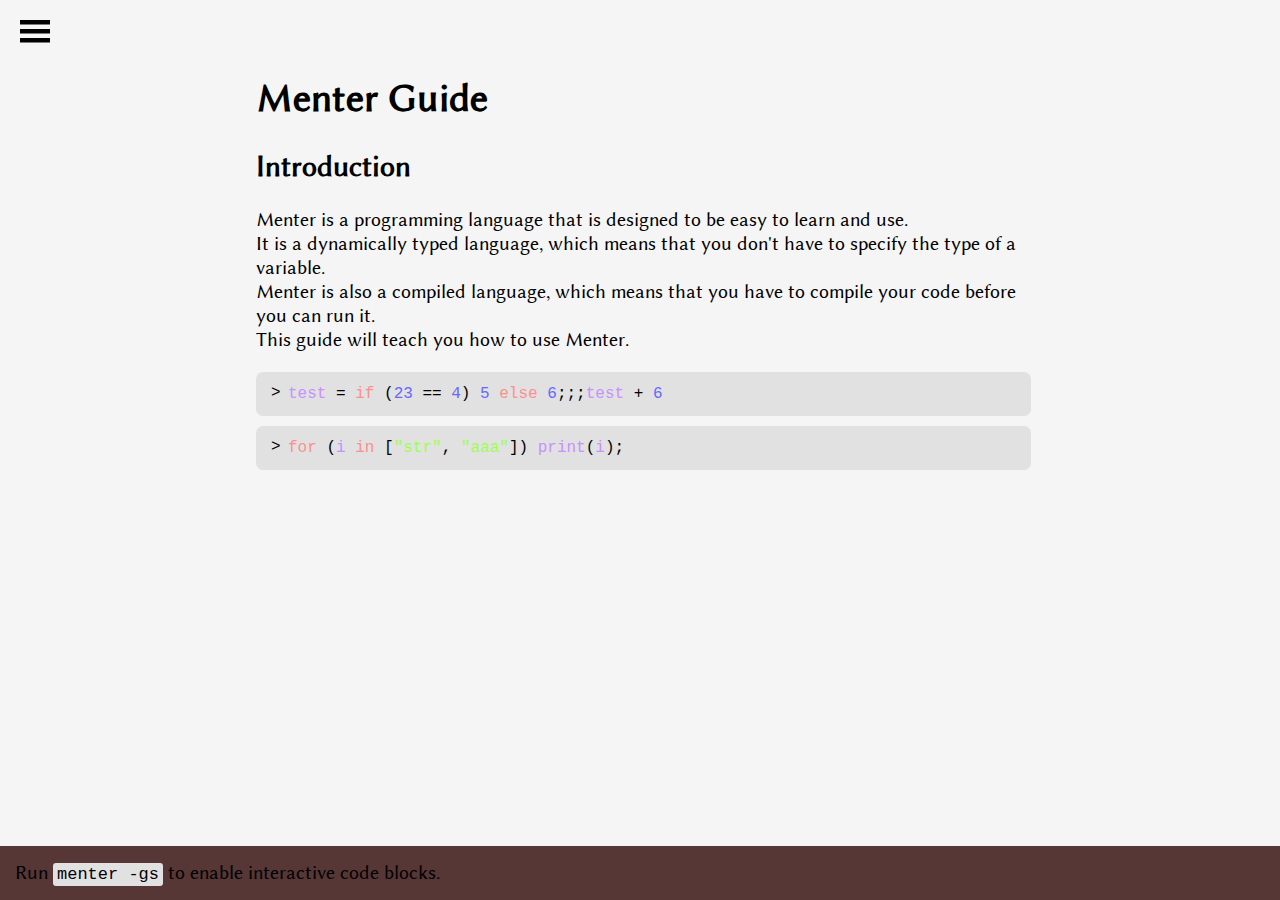
==== doc/guide/demo.html @ 810559d6 "Finished initial version of a documentation generator" ====
<!DOCTYPE html>
<html lang="en">
<head>
    <meta charset="UTF-8">
    <title>Menter Guide</title>
    <meta name="viewport" content="width=device-width, initial-scale=1.0">

    <link rel="stylesheet" href="css/index.css">
    <script src="js/interactive-codeboxes.js" defer></script>
    <script src="js/documentation.js" defer></script>
</head>
<body>

<div class="page-container">
    <div class="sidebar-toggle clickable" onclick="toggleSidebar()">
        <svg viewBox="0 0 100 80">
            <rect width="100" height="15"></rect>
            <rect y="30" width="100" height="15"></rect>
            <rect y="60" width="100" height="15"></rect>
        </svg>
    </div>
    <div class="sidebar hidden" id="sidebar">
        <div class="sidebar-header">
            <img src="img/navbar_icon.png" alt="Menter Logo"><br>
            <span>Menter Documentation</span>
        </div>
        <div class="sidebar-content">
            <a href="index.html" class="sidebar-menu-item">Getting Started</a>
            <a href="demo.html" class="sidebar-menu-item active">&nbsp;&nbsp;&nbsp;&nbsp;Demo</a>
            <a href="components.html" class="sidebar-menu-item">Components</a>
            <a href="utilities.html" class="sidebar-menu-item">Utilities</a>
        </div>
    </div>

    <div class="segment-center-container">
        <div class="segment-center" id="main-content-container">
            <br><br>
            <h1>Menter Guide</h1>

            <div class="segment">
                <h2>Introduction</h2>
                <p>
                    Menter is a programming language that is designed to be easy to learn and use.<br>
                    It is a dynamically typed language, which means that you don't have to specify the type of a
                    variable.<br>
                    Menter is also a compiled language, which means that you have to compile your code before you can
                    run
                    it.<br>
                    This guide will teach you how to use Menter.
                </p>
            </div>

            <div class="codebox-container" initialContent='test = if (23 == 4) 5 else 6;;;test + 6' interactive="true"></div>
            <div class="codebox-container" initialContent='for (i in ["str", "aaa"]) print(i);'></div>
            <br><br>
        </div>
    </div>

</div>
</body>
</html>
---- doc/guide/css/index.css ----
:root {
    --color-background-base: #14171f;
    --color-background-input-codebox: #070c0e;
    --color-background-danger: #573636;
    --color-text-base: #cecbc1;
    --color-text-red: #ff5454;
    --color-text-green: #c0ff90;
    --color-text-blue: #89aeff;
    --color-text-yellow: #ffff76;
    --color-text-purple: #d4abff;
    --color-text-pink: #ff9b9b;
    --color-text-orange: #ff9f4f;
    --color-text-cyan: #91ffff;
    --color-text-gray: #85827e;
}

@media (prefers-color-scheme: light) {
    :root {
        --color-background-base: #f5f5f5;
        --color-background-input-codebox: #e1e1e1;
        --color-text-base: #000000;
        --color-text-red: #ff5454;
        --color-text-green: #9cff4f;
        --color-text-blue: #6868ff;
        --color-text-yellow: #ffff76;
        --color-text-purple: #c791ff;
        --color-text-pink: #ff8f8f;
        --color-text-orange: #ff9f4f;
        --color-text-cyan: #91ffff;
    }
}

@font-face {
    font-family: 'linux_biolinum_gregular';
    src: url('../fonts/linux-biolinum-g-webfont.woff2') format('woff2'),
    url('../fonts/linux-biolinum-g-webfont.woff') format('woff');
    font-weight: normal;
    font-style: normal;
}

html, body {
    margin: 0;
    padding: 0;
    font-family: linux_biolinum_gregular, Arial, Helvetica, sans-serif;
    font-size: 20px;
    color: var(--color-text-base);
    background-color: var(--color-background-base);
    scroll-behavior: smooth;
    overflow-x: hidden;
}

.page-container {
    display: flex;
    flex-direction: row;
    justify-content: start;
    align-items: start;

    width: 100%;
}

.sidebar {
    display: flex;
    flex-direction: column;
    justify-content: start;
    align-items: center;
    position: fixed;

    width: 250px;
    height: 100vh;
    margin: 0;
    padding: 0;
    background-color: var(--color-background-base);
    border-right: 2px solid var(--color-text-gray);

    z-index: 1000;
}

.sidebar-toggle {
    position: fixed;
    top: 20px;
    left: 20px;
    width: 30px;
    height: 30px;
    fill: var(--color-text-base);
    z-index: 1001;
}

@media (max-width: 767px) {
    .sidebar-toggle {
        width: 20px;
        height: 20px;
    }
}

.sidebar-header {
    display: flex;
    flex-direction: column;
    justify-content: center;
    align-items: center;

    width: 100%;
    height: 100px;
    padding-top: 60px;
    padding-bottom: 30px;

    border-bottom: 2px solid var(--color-text-gray);
}

.sidebar-header img {
    width: 100px;
    height: 100px;
    border-radius: 50%;
    margin-bottom: 10px;
    border: 3px solid var(--color-text-gray);
}

.sidebar-content {
    display: flex;
    flex-direction: column;
    justify-content: start;
    align-items: start;

    width: 100%;
    height: 100%;
    padding-top: 20px;
    margin-left: 40px;

    line-height: 1.5;

    overflow-y: scroll;
    -ms-overflow-style: none; /* IE and Edge */
    scrollbar-width: none; /* Firefox */
}

/* Hide scrollbar for Chrome, Safari and Opera */
.sidebar-content::-webkit-scrollbar {
    display: none;
}

.sidebar-content a {
    text-decoration: none;
    color: var(--color-text-base);
}

.sidebar-content a:hover {
    color: var(--color-text-blue);
}

.mobile-only {
    display: none;
}

@media (max-width: 767px) {
    .segment-center {
        width: 80vw;
    }

    .mobile-only {
        display: block;
    }
}

@media (min-width: 768px) {
    .segment-center {
        width: 70vw;
    }
}

@media (min-width: 1024px) {
    .segment-center {
        width: 60vw;
    }
}

@media (min-width: 1600px) {
    .segment-center {
        width: min(1000px, 50vw);
    }
}

.segment-center-container {
    display: flex;
    flex-direction: column;
    justify-content: center;
    align-items: center;
    width: 100%;
}

.codebox-container {
    width: calc(100% - 35px);
    border: 0;
    padding: 10px;
    padding-left: 32px;
    margin: 0;
    margin-bottom: 10px;
    font-size: 16px;
    font-family: monospace;
    line-height: 1.5;
    color: var(--color-text-base);
    background-color: var(--color-background-input-codebox);
    border-radius: 7px;
    white-space: pre;
    overflow-x: scroll;
    -ms-overflow-style: none; /* IE and Edge */
    scrollbar-width: none; /* Firefox */

    transition: box-shadow 0.2s ease-in-out;
}

/* Hide scrollbar for Chrome, Safari and Opera */
.codebox-container::-webkit-scrollbar {
    display: none;
}

.codebox-container:hover {
    box-shadow: 0 0 0 2px var(--color-background-input-codebox);
}

.codebox-container input {
    width: 100%;
    height: 24px;
    border: 0;
    padding: 0;
    margin: 0;
    font-size: 16px;
    font-family: monospace;
    color: var(--color-text-base);
    background-color: var(--color-background-input-codebox);
    resize: none;
}

.codebox-container input:focus {
    outline: none;
}

.codebox-container .codebox-input-container, .codebox-line {
    position: relative;
}

.codebox-submit-button {
    position: absolute;
    top: 0;
    right: 30px;
    width: 25px;
    height: 25px;
    border: 0;
    padding: 0;
    margin: 0;
    font-size: 16px;
    font-family: monospace;
    color: var(--color-text-base);
    background-color: var(--color-background-input-codebox);
    border-radius: 0 7px 0 0;
    cursor: pointer;
}

.codebox-input-symbol:before {
    content: '>';
    position: absolute;
    left: -17px;
    bottom: -2px;
}

.codebox-container .codebox-input-container.multiline:before {
    content: '|';
}

code {
    font-family: monospace;
    background-color: var(--color-background-input-codebox);
    border-radius: 3px;
    padding: 2px 4px;
    font-size: 17px;
}

.sticky-footer {
    position: absolute;
    bottom: 0;
    width: 100%;
    padding: 15px;
}

.hidden {
    display: none;
}

.clickable {
    cursor: pointer;
}

.italic {
    font-style: italic;
}

.bold {
    font-weight: bold;
}

.underline {
    text-decoration: underline;
}

.strikethrough {
    text-decoration: line-through;
}

.color-text-red {
    color: var(--color-text-red);
}

.color-text-green {
    color: var(--color-text-green);
}

.color-text-blue {
    color: var(--color-text-blue);
}

.color-text-yellow {
    color: var(--color-text-yellow);
}

.color-text-purple {
    color: var(--color-text-purple);
}

.color-text-cyan {
    color: var(--color-text-cyan);
}

.color-text-pink {
    color: var(--color-text-pink);
}

.color-text-orange {
    color: var(--color-text-orange);
}

.color-text-gray {
    color: var(--color-text-gray);
}

.color-background-danger {
    background-color: var(--color-background-danger);
}

.fade-in {
    animation: fadeIn ease 0.2s;
    -webkit-animation: fadeIn ease 0.2s;
    -moz-animation: fadeIn ease 0.2s;
    -o-animation: fadeIn ease 0.2s;
    -ms-animation: fadeIn ease 0.2s;
}

@keyframes fadeIn {
    0% {
        opacity: 0;
    }
    100% {
        opacity: 1;
    }
}

.fade-out {
    animation: fadeOut ease 0.2s;
    -webkit-animation: fadeOut ease 0.2s;
    -moz-animation: fadeOut ease 0.2s;
    -o-animation: fadeOut ease 0.2s;
    -ms-animation: fadeOut ease 0.2s;
    animation-fill-mode: forwards;
}

@keyframes fadeOut {
    0% {
        opacity: 1;
    }
    100% {
        opacity: 0;
    }
}
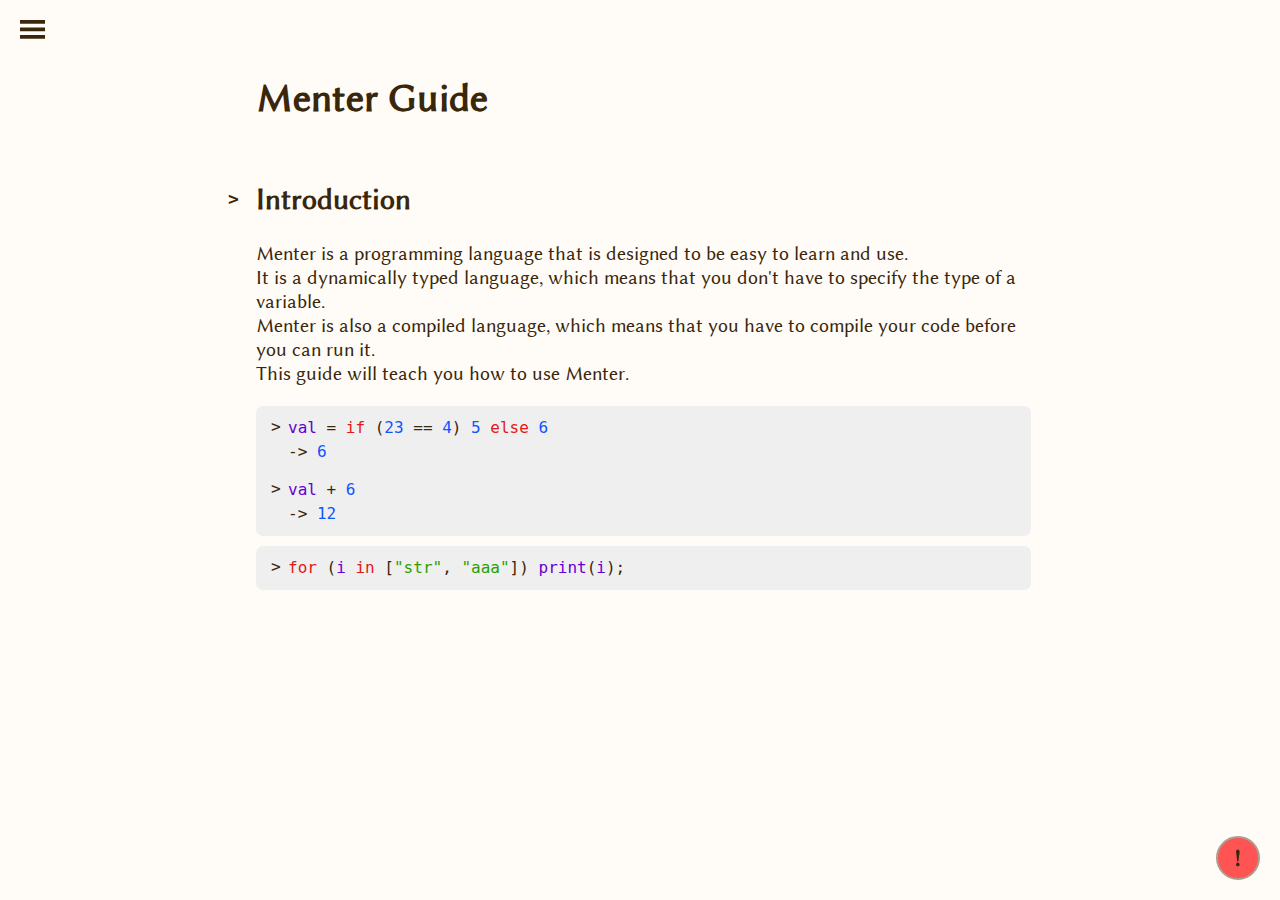
==== commit 50e804ca: "Fixed issues with the new import system. Fixed code boxes in documentation not truly resetting." ====
--- a/doc/guide/demo.html
+++ b/doc/guide/demo.html
@@ -21,7 +21,7 @@
     </div>
     <div class="sidebar hidden" id="sidebar">
         <div class="sidebar-header">
-            <img src="img/navbar_icon.png" alt="Menter Logo"><br>
+            <img src="img/navbar_icon.png" alt="Menter Logo">
             <span>Menter Documentation</span>
         </div>
         <div class="sidebar-content">
@@ -50,8 +50,8 @@
                 </p>
             </div>
 
-            <div class="codebox-container" initialContent='test = if (23 == 4) 5 else 6;;;test + 6' interactive="true"></div>
-            <div class="codebox-container" initialContent='for (i in ["str", "aaa"]) print(i);'></div>
+            <div class="codebox-container" initialContent='val = if (23 == 4) 5 else 6;;;val + 6' result="6;;;12" interactive="true" id="codebox-demo-1"></div>
+            <div class="codebox-container" initialContent='for (i in ["str", "aaa"]) print(i);' after="codebox-demo-1"></div>
             <br><br>
         </div>
     </div>
--- a/doc/guide/css/index.css
+++ b/doc/guide/css/index.css
@@ -1,32 +1,47 @@
+@import url(https://fonts.bunny.net/css?family=amethysta:400);
+
 :root {
-    --color-background-base: #14171f;
+    --color-background-base: #1b1f29;
     --color-background-input-codebox: #070c0e;
-    --color-background-danger: #573636;
+    --color-background-danger: #2b4667;
+    --color-background-red: #b34444;
+    --color-border-base: #85827e;
     --color-text-base: #cecbc1;
     --color-text-red: #ff5454;
     --color-text-green: #c0ff90;
-    --color-text-blue: #89aeff;
+    --color-text-blue: #7ea6ff;
     --color-text-yellow: #ffff76;
     --color-text-purple: #d4abff;
-    --color-text-pink: #ff9b9b;
+    --color-text-pink: #ff8181;
     --color-text-orange: #ff9f4f;
     --color-text-cyan: #91ffff;
-    --color-text-gray: #85827e;
+
+    --color-text-link: #7ea6ff;
+    --color-text-link-hover: #578aff;
+
+    --color-apple-close-window-fill: #ff5454;
+    --color-apple-close-window-fill-hover: #fa3a3a;
 }
 
 @media (prefers-color-scheme: light) {
     :root {
-        --color-background-base: #f5f5f5;
-        --color-background-input-codebox: #e1e1e1;
-        --color-text-base: #000000;
+        --color-background-base: #fffcf8;
+        --color-background-input-codebox: #efefef;
+        --color-background-danger: #bddaff;
+        --color-background-red: #ff5454;
+        --color-border-base: #a9a091;
+        --color-text-base: #3a270b;
         --color-text-red: #ff5454;
-        --color-text-green: #9cff4f;
-        --color-text-blue: #6868ff;
+        --color-text-green: #2ba100;
+        --color-text-blue: #1054ff;
         --color-text-yellow: #ffff76;
-        --color-text-purple: #c791ff;
-        --color-text-pink: #ff8f8f;
+        --color-text-purple: #6700d4;
+        --color-text-pink: #e11919;
         --color-text-orange: #ff9f4f;
         --color-text-cyan: #91ffff;
+
+        --color-text-link: #1054ff;
+        --color-text-link-hover: #0a3aff;
     }
 }
 
@@ -41,7 +56,7 @@
 html, body {
     margin: 0;
     padding: 0;
-    font-family: linux_biolinum_gregular, Arial, Helvetica, sans-serif;
+    font-family: linux_biolinum_gregular, 'Amethysta', Arial, Helvetica, sans-serif;
     font-size: 20px;
     color: var(--color-text-base);
     background-color: var(--color-background-base);
@@ -70,19 +85,20 @@
     margin: 0;
     padding: 0;
     background-color: var(--color-background-base);
-    border-right: 2px solid var(--color-text-gray);
+    border-right: 2px solid var(--color-border-base);
 
     z-index: 1000;
 }
 
 .sidebar-toggle {
     position: fixed;
-    top: 20px;
-    left: 20px;
-    width: 30px;
-    height: 30px;
+    top: 0;
+    left: 0;
+    width: 25px;
+    height: 25px;
     fill: var(--color-text-base);
     z-index: 1001;
+    padding: 20px;
 }
 
 @media (max-width: 767px) {
@@ -103,15 +119,14 @@
     padding-top: 60px;
     padding-bottom: 30px;
 
-    border-bottom: 2px solid var(--color-text-gray);
+    border-bottom: 2px solid var(--color-border-base);
 }
 
 .sidebar-header img {
-    width: 100px;
-    height: 100px;
-    border-radius: 50%;
+    width: 120px;
+    height: 120px;
     margin-bottom: 10px;
-    border: 3px solid var(--color-text-gray);
+    box-shadow: none;
 }
 
 .sidebar-content {
@@ -123,7 +138,7 @@
     width: 100%;
     height: 100%;
     padding-top: 20px;
-    margin-left: 40px;
+    padding-left: 40px;
 
     line-height: 1.5;
 
@@ -137,17 +152,26 @@
     display: none;
 }
 
-.sidebar-content a {
+.sidebar-menu-item {
     text-decoration: none;
     color: var(--color-text-base);
-}
-
-.sidebar-content a:hover {
+    width: 90%;
+}
+
+.sidebar-menu-item:hover {
     color: var(--color-text-blue);
+}
+
+.sidebar-menu-item.active {
+    color: var(--color-text-link-hover);
 }
 
 .mobile-only {
     display: none;
+}
+
+#main-content-container {
+    margin-bottom: 150px;
 }
 
 @media (max-width: 767px) {
@@ -187,14 +211,14 @@
 }
 
 .codebox-container {
+    position: relative;
+
     width: calc(100% - 35px);
     border: 0;
     padding: 10px;
     padding-left: 32px;
     margin: 0;
     margin-bottom: 10px;
-    font-size: 16px;
-    font-family: monospace;
     line-height: 1.5;
     color: var(--color-text-base);
     background-color: var(--color-background-input-codebox);
@@ -204,7 +228,21 @@
     -ms-overflow-style: none; /* IE and Edge */
     scrollbar-width: none; /* Firefox */
 
+    font-family: monospace;
+    font-size: 16px;
+
     transition: box-shadow 0.2s ease-in-out;
+}
+
+@media (max-width: 767px) {
+    .codebox-container {
+        font-size: 14px;
+    }
+}
+
+.codebox-fake {
+    height: 70px;
+    color: transparent;
 }
 
 /* Hide scrollbar for Chrome, Safari and Opera */
@@ -212,7 +250,7 @@
     display: none;
 }
 
-.codebox-container:hover {
+.codebox-container:hover:not(.loading) {
     box-shadow: 0 0 0 2px var(--color-background-input-codebox);
 }
 
@@ -221,11 +259,12 @@
     height: 24px;
     border: 0;
     padding: 0;
+    padding-top: 14px;
     margin: 0;
     font-size: 16px;
     font-family: monospace;
     color: var(--color-text-base);
-    background-color: var(--color-background-input-codebox);
+    background-color: transparent;
     resize: none;
 }
 
@@ -254,6 +293,35 @@
     cursor: pointer;
 }
 
+.codebox-reset-button {
+    position: absolute;
+    top: 9px;
+    right: 9px;
+    width: 13px;
+    height: 13px;
+    font-size: 16px;
+    font-family: monospace;
+    border-radius: 50%;
+    cursor: pointer;
+    border: 0;
+
+    background-color: var(--color-background-input-codebox);
+    transition: background-color 0.1s ease-in-out;
+    box-shadow: 0 0 2px 2px rgba(255, 114, 114, 0.2);
+
+    display: flex;
+    justify-content: center;
+    align-items: center;
+}
+
+.codebox-container:hover .codebox-reset-button {
+    background-color: var(--color-apple-close-window-fill);
+}
+
+.codebox-reset-button:hover {
+    background-color: var(--color-apple-close-window-fill-hover);
+}
+
 .codebox-input-symbol:before {
     content: '>';
     position: absolute;
@@ -261,8 +329,20 @@
     bottom: -2px;
 }
 
-.codebox-container .codebox-input-container.multiline:before {
+.codebox-input-symbol.multiline:before {
     content: '|';
+}
+
+.codebox-padding {
+    padding: 0;
+    margin: 0;
+    height: 14px;
+    color: transparent;
+    border: 0;
+}
+
+.codebox-padding:last-child {
+    height: 0;
 }
 
 code {
@@ -273,11 +353,82 @@
     font-size: 17px;
 }
 
+.sticky-footer-icon {
+    position: fixed;
+    bottom: 0;
+    right: 0;
+
+    width: 20px;
+    height: 20px;
+
+    display: flex;
+    justify-content: center;
+    align-items: center;
+
+    font-weight: bold;
+    font-size: 25px;
+
+    background-color: var(--color-background-red);
+    border-radius: 50%;
+    border: 2px solid var(--color-border-base);
+    padding: 10px;
+    margin: 20px;
+    z-index: 1000;
+}
+
+.sticky-footer-icon.level-1 {
+    background-color: var(--color-background-danger);
+}
+
+.sticky-footer-icon.level-2 {
+    background-color: var(--color-background-red);
+}
+
 .sticky-footer {
+    position: fixed;
+    bottom: 0;
+    right: 0;
+    padding: 15px;
+    border-radius: 7px 0 0 0;
+    line-height: 26px;
+}
+
+ul p, ol p {
+    margin: 0;
+}
+
+a {
+    text-decoration: none;
+    color: var(--color-text-link);
+}
+
+a:hover {
+    color: var(--color-text-link-hover);
+}
+
+img {
+    max-width: 100%;
+    border-radius: 7px;
+    box-shadow: 2px 2px 2px 1px var(--color-background-input-codebox);
+}
+
+h2 {
+    margin-top: 60px;
+    position: relative;
+}
+
+h2::before {
     position: absolute;
-    bottom: 0;
-    width: 100%;
-    padding: 15px;
+    left: -28px;
+    top: 6px;
+
+    content: '>';
+    font-size: 18px;
+    font-family: monospace;
+}
+
+h1 + h2 {
+    margin-top: 25px;
 }
 
 .hidden {
@@ -337,7 +488,7 @@
 }
 
 .color-text-gray {
-    color: var(--color-text-gray);
+    color: var(--color-border-base);
 }
 
 .color-background-danger {
@@ -377,4 +528,23 @@
     100% {
         opacity: 0;
     }
+}
+
+.loading {
+    background: linear-gradient(90deg, rgba(170, 170, 170, 0.05) 0%, rgba(130, 130, 130, 0.2) 50%, rgba(170, 170, 170, 0.05) 100%);
+    background-size: 200% 100%;
+    background-position: 100% 0;
+    animation: loading 1s linear infinite;
+}
+
+@keyframes loading {
+    0% {
+        background-position: 100% 0;
+    }
+    50% {
+        background-position: 0 0;
+    }
+    100% {
+        background-position: -100% 0;
+    }
 }